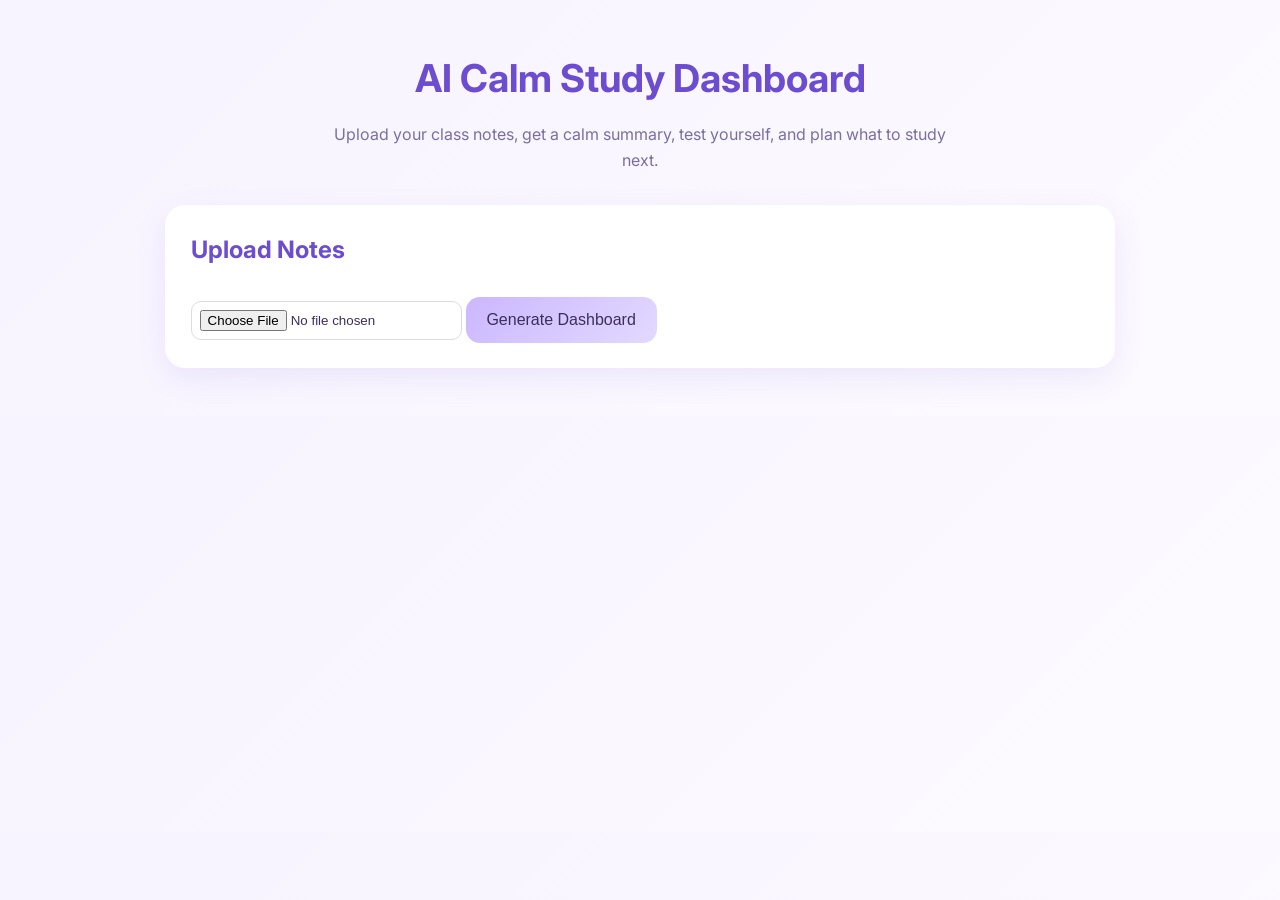
==== index.html @ 4fca0005 "Update index.html" ====
<!DOCTYPE html>
<html lang="en">
<head>
  <meta charset="UTF-8" />
  <meta name="viewport" content="width=device-width, initial-scale=1.0" />
  <title>AI LADA Study Dashboard</title>
  <link href="https://fonts.googleapis.com/css2?family=Inter:wght@300;400;600&display=swap" rel="stylesheet">
  <link rel="stylesheet" href="style.css" />
</head>
<body>
  <header class="hero">
    <h1>AI Calm Study Dashboard</h1>
    <p>Upload your class notes, get a calm summary, test yourself, and plan what to study next.</p>
  </header>

  <main class="container">
    <section class="card">
      <h2>Upload Notes</h2>
      <input type="file" id="noteUpload" accept="image/*" />
      <button id="generateBtn">Generate Dashboard</button>
    </section>

    <section class="card hidden" id="summarySection">
      <h2>AI Summary</h2>
      <ul id="summaryList">
        <li>Main topic identified from your notes</li>
        <li>Key concept 1</li>
        <li>Key concept 2</li>
        <li>Review this topic again tomorrow</li>
      </ul>
    </section>

    <section class="card hidden" id="dashboardSection">
      <h2>Your Dashboard</h2>
      <div class="dashboard-grid">
        <div class="mini-card">
          <h3>Top Priorities</h3>
          <p>Review key ideas</p>
          <p>Take the quick quiz</p>
          <p>Revisit weak topics</p>
        </div>

        <div class="mini-card">
          <h3>Quick Quiz</h3>
          <button id="startQuizBtn">Start Quiz</button>
        </div>

        <div class="mini-card">
          <h3>Motivation</h3>
          <p>You do not need to do everything at once.</p>
        </div>
      </div>
    </section>

    <section class="card hidden" id="quizSection">
      <h2>Quick Quiz</h2>
      <p id="questionText">What was the main idea in your uploaded notes?</p>
      <div class="quiz-buttons">
        <button class="answerBtn">Option A</button>
        <button class="answerBtn">Option B</button>
        <button class="answerBtn">Option C</button>
      </div>
      <p id="quizResult"></p>
    </section>

    <section class="card hidden" id="scheduleSection">
      <h2>Suggested Schedule</h2>
      <div class="schedule-box">
        <p><strong>Tomorrow, 3:30 PM</strong> — Review the missed concepts</p>
        <p><strong>Thursday, 5:00 PM</strong> — Take a quick follow-up quiz</p>
        <p><strong>Reminder:</strong> Take a short break before your next session.</p>
      </div>
    </section>
  </main>

  <script src="script.js"></script>
</body>
</html>
---- style.css ----
* {
  box-sizing: border-box;
  margin: 0;
  padding: 0;
}

body {
  font-family: "Inter", sans-serif;
  background: linear-gradient(135deg, #f7f3ff, #fdfaff);
  color: #3b2f5a;
  line-height: 1.6;
}

/* HEADER */
.hero {
  text-align: center;
  padding: 3rem 1rem 2rem;
}

.hero h1 {
  font-size: 2.4rem;
  margin-bottom: 0.8rem;
  color: #6c4ccf;
}

.hero p {
  max-width: 650px;
  margin: 0 auto;
  color: #7b6f9e;
}

/* MAIN CONTAINER */
.container {
  width: 90%;
  max-width: 950px;
  margin: 0 auto 3rem;
  display: grid;
  gap: 1.5rem;
}

/* CARD STYLE */
.card {
  background: #ffffff;
  padding: 1.6rem;
  border-radius: 20px;
  box-shadow: 0 10px 30px rgba(108, 76, 207, 0.1);
  transition: transform 0.2s ease;
}

.card:hover {
  transform: translateY(-3px);
}

.card h2 {
  margin-bottom: 1rem;
  color: #6c4ccf;
}

/* BUTTONS */
button {
  background: linear-gradient(135deg, #cbb7ff, #e2d9ff);
  border: none;
  padding: 0.85rem 1.3rem;
  border-radius: 14px;
  cursor: pointer;
  font-size: 1rem;
  margin-top: 0.75rem;
  color: #3b2f5a;
  font-weight: 500;
  transition: all 0.2s ease;
}

button:hover {
  transform: scale(1.05);
  box-shadow: 0 6px 15px rgba(140, 110, 255, 0.25);
}

/* DASHBOARD GRID */
.dashboard-grid {
  display: grid;
  gap: 1rem;
  grid-template-columns: repeat(auto-fit, minmax(220px, 1fr));
}

/* MINI CARDS */
.mini-card {
  background: linear-gradient(135deg, #f3efff, #faf7ff);
  padding: 1rem;
  border-radius: 16px;
  box-shadow: inset 0 0 0 1px rgba(200, 180, 255, 0.3);
}

/* QUIZ */
.quiz-buttons {
  display: flex;
  gap: 0.75rem;
  flex-wrap: wrap;
  margin-top: 1rem;
}

/* SCHEDULE */
.schedule-box {
  background: linear-gradient(135deg, #f5f0ff, #ffffff);
  padding: 1rem;
  border-radius: 16px;
  border: 1px solid #e4d9ff;
}

/* INPUT */
input[type="file"] {
  margin-top: 0.75rem;
  padding: 0.5rem;
  border-radius: 10px;
  border: 1px solid #ddd;
}

/* HIDDEN */
.hidden {
  display: none;
}
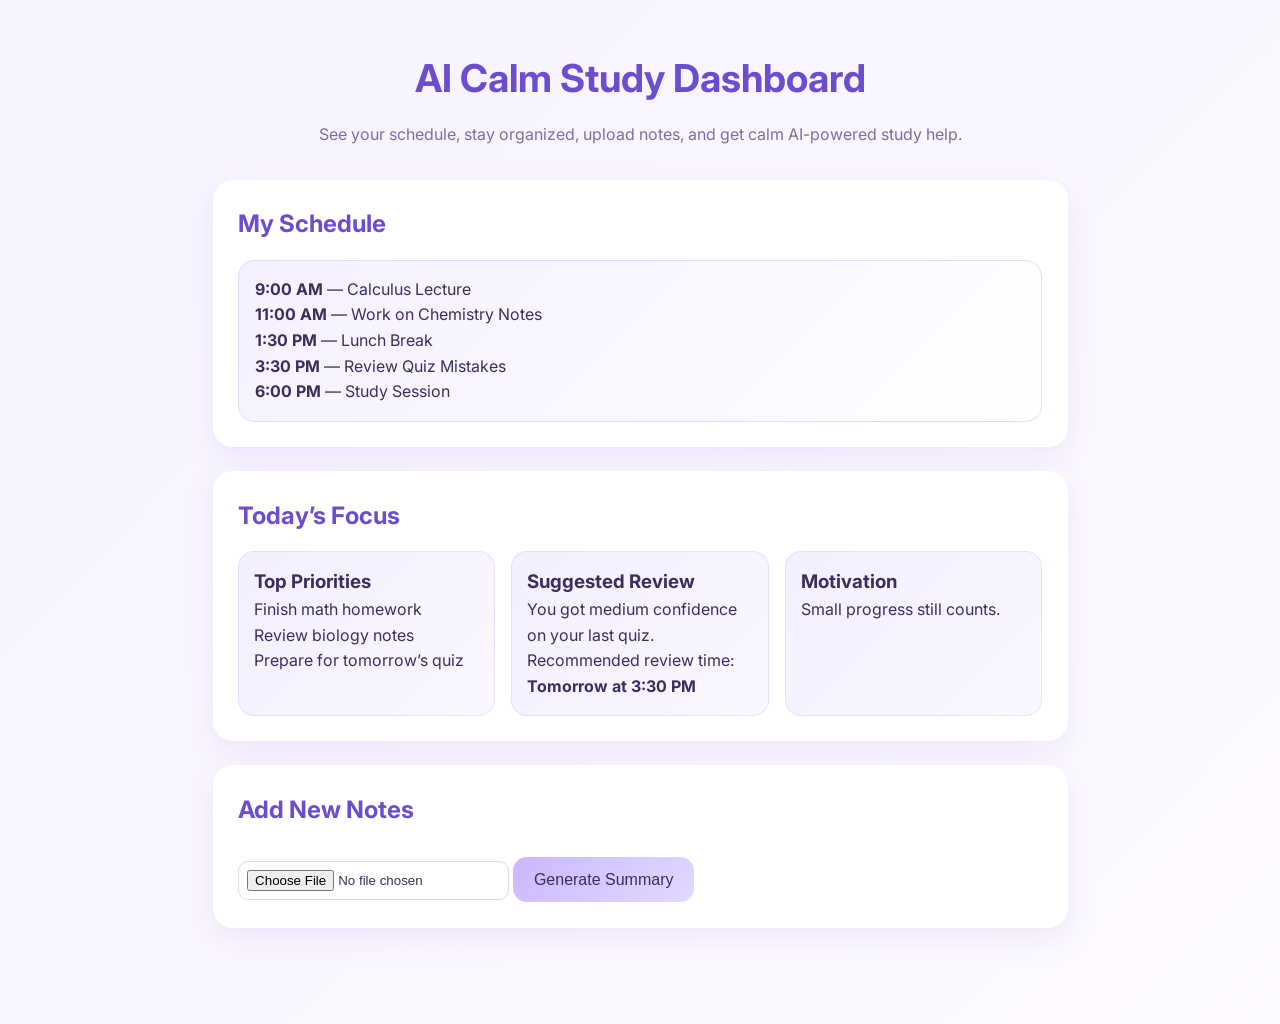
==== commit 5f1a2bd1: "Update index.html" ====
--- a/index.html
+++ b/index.html
@@ -10,67 +10,103 @@
 <body>
   <header class="hero">
     <h1>AI Calm Study Dashboard</h1>
-    <p>Upload your class notes, get a calm summary, test yourself, and plan what to study next.</p>
+    <p>See your schedule, stay organized, upload notes, and get calm AI-powered study help.</p>
   </header>
 
   <main class="container">
-    <section class="card">
-      <h2>Upload Notes</h2>
-      <input type="file" id="noteUpload" accept="image/*" />
-      <button id="generateBtn">Generate Dashboard</button>
-    </section>
+    <main class="container">
+  <section class="card">
+    <h2>My Schedule</h2>
+    <div class="schedule-box">
+      <p><strong>9:00 AM</strong> — Calculus Lecture</p>
+      <p><strong>11:00 AM</strong> — Work on Chemistry Notes</p>
+      <p><strong>1:30 PM</strong> — Lunch Break</p>
+      <p><strong>3:30 PM</strong> — Review Quiz Mistakes</p>
+      <p><strong>6:00 PM</strong> — Study Session</p>
+    </div>
+  </section>
 
-    <section class="card hidden" id="summarySection">
-      <h2>AI Summary</h2>
-      <ul id="summaryList">
-        <li>Main topic identified from your notes</li>
-        <li>Key concept 1</li>
-        <li>Key concept 2</li>
-        <li>Review this topic again tomorrow</li>
-      </ul>
-    </section>
+  <section class="card">
+    <h2>Today’s Focus</h2>
+    <div class="dashboard-grid">
+      <div class="mini-card">
+        <h3>Top Priorities</h3>
+        <p>Finish math homework</p>
+        <p>Review biology notes</p>
+        <p>Prepare for tomorrow’s quiz</p>
+      </div>
 
-    <section class="card hidden" id="dashboardSection">
-      <h2>Your Dashboard</h2>
-      <div class="dashboard-grid">
-        <div class="mini-card">
-          <h3>Top Priorities</h3>
-          <p>Review key ideas</p>
-          <p>Take the quick quiz</p>
-          <p>Revisit weak topics</p>
-        </div>
+      <div class="mini-card">
+        <h3>Suggested Review</h3>
+        <p>You got medium confidence on your last quiz.</p>
+        <p>Recommended review time: <strong>Tomorrow at 3:30 PM</strong></p>
+      </div>
 
-        <div class="mini-card">
-          <h3>Quick Quiz</h3>
-          <button id="startQuizBtn">Start Quiz</button>
-        </div>
+      <div class="mini-card">
+        <h3>Motivation</h3>
+        <p>Small progress still counts.</p>
+      </div>
+    </div>
+  </section>
 
-        <div class="mini-card">
-          <h3>Motivation</h3>
-          <p>You do not need to do everything at once.</p>
-        </div>
+  <section class="card">
+    <h2>Add New Notes</h2>
+    <input type="file" id="noteUpload" accept="image/*" />
+    <button id="generateBtn">Generate Summary</button>
+  </section>
+
+  <section class="card hidden" id="summarySection">
+    <h2>AI Summary</h2>
+    <ul id="summaryList">
+      <li>Main topic identified from your notes</li>
+      <li>Key concept 1</li>
+      <li>Key concept 2</li>
+      <li>Review this topic again tomorrow</li>
+    </ul>
+  </section>
+
+  <section class="card hidden" id="dashboardSection">
+    <h2>Study Dashboard Update</h2>
+    <div class="dashboard-grid">
+      <div class="mini-card">
+        <h3>New Priorities</h3>
+        <p>Review uploaded notes</p>
+        <p>Take the quick quiz</p>
+        <p>Revisit weak areas</p>
       </div>
-    </section>
 
-    <section class="card hidden" id="quizSection">
-      <h2>Quick Quiz</h2>
-      <p id="questionText">What was the main idea in your uploaded notes?</p>
-      <div class="quiz-buttons">
-        <button class="answerBtn">Option A</button>
-        <button class="answerBtn">Option B</button>
-        <button class="answerBtn">Option C</button>
+      <div class="mini-card">
+        <h3>Quick Quiz</h3>
+        <button id="startQuizBtn">Start Quiz</button>
       </div>
-      <p id="quizResult"></p>
-    </section>
 
-    <section class="card hidden" id="scheduleSection">
-      <h2>Suggested Schedule</h2>
-      <div class="schedule-box">
-        <p><strong>Tomorrow, 3:30 PM</strong> — Review the missed concepts</p>
-        <p><strong>Thursday, 5:00 PM</strong> — Take a quick follow-up quiz</p>
-        <p><strong>Reminder:</strong> Take a short break before your next session.</p>
+      <div class="mini-card">
+        <h3>Next Step</h3>
+        <p>Your study plan updates automatically after the quiz.</p>
       </div>
-    </section>
+    </div>
+  </section>
+
+  <section class="card hidden" id="quizSection">
+    <h2>Quick Quiz</h2>
+    <p id="questionText">What was the main idea in your uploaded notes?</p>
+    <div class="quiz-buttons">
+      <button class="answerBtn">Option A</button>
+      <button class="answerBtn">Option B</button>
+      <button class="answerBtn">Option C</button>
+    </div>
+    <p id="quizResult"></p>
+  </section>
+
+  <section class="card hidden" id="scheduleSection">
+    <h2>Suggested Schedule Update</h2>
+    <div class="schedule-box">
+      <p><strong>Tomorrow, 3:30 PM</strong> — Review the missed concepts</p>
+      <p><strong>Thursday, 5:00 PM</strong> — Take a quick follow-up quiz</p>
+      <p><strong>Reminder:</strong> Take a short break before your next session.</p>
+    </div>
+  </section>
+</main>
   </main>
 
   <script src="script.js"></script>
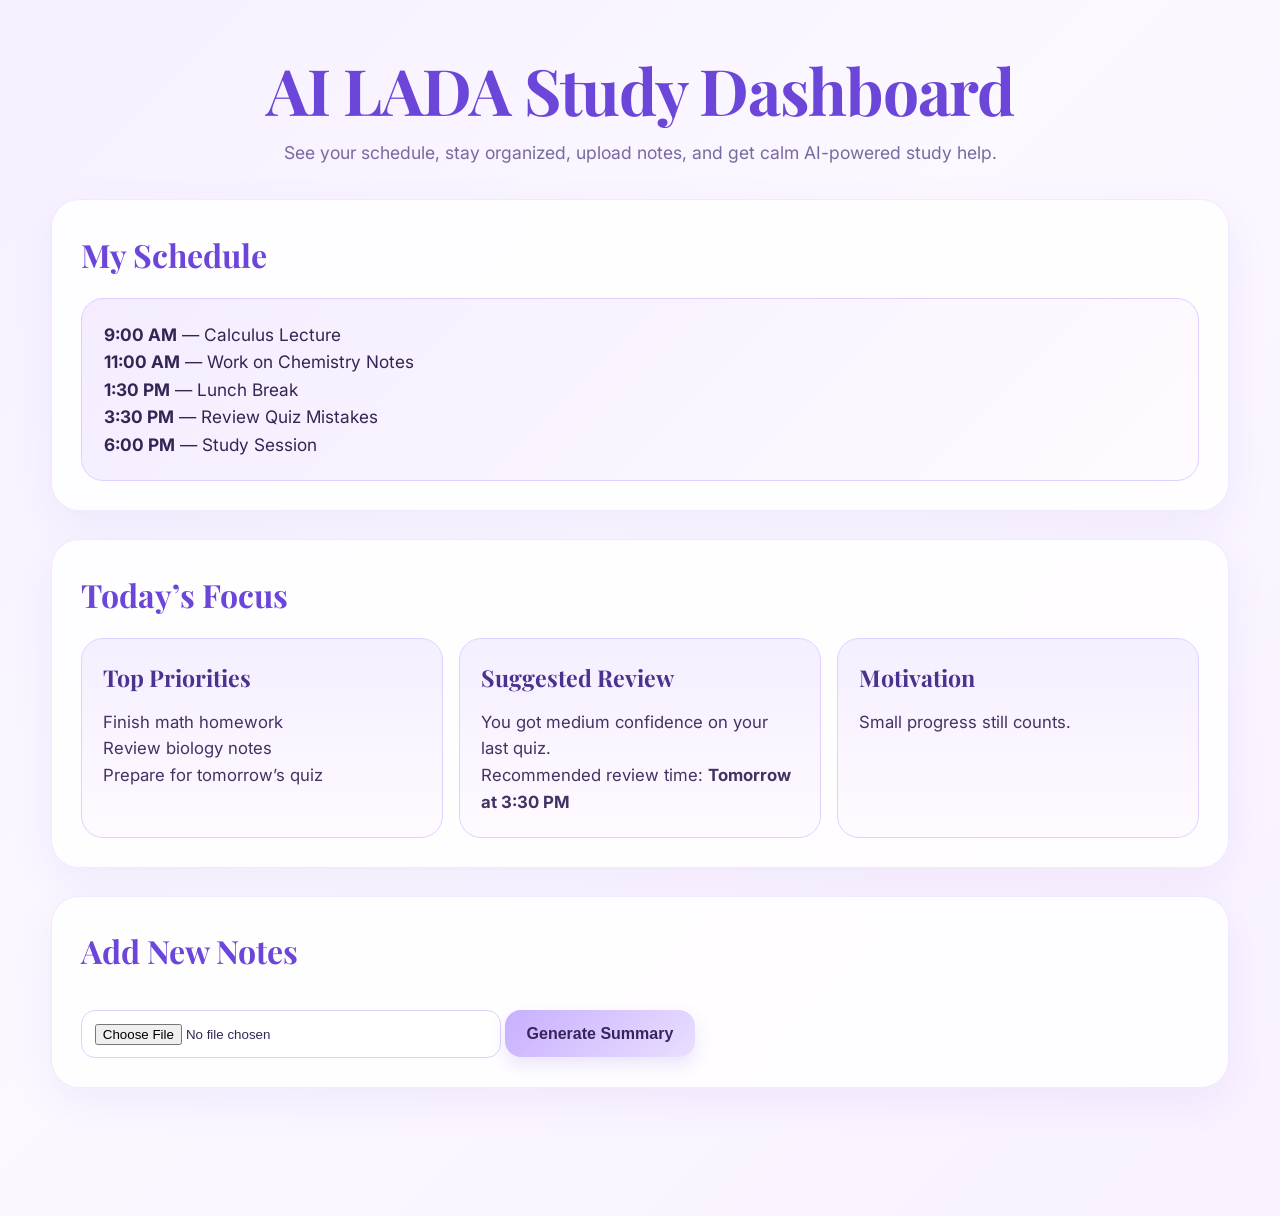
==== commit d6b65263: "Update index.html" ====
--- a/index.html
+++ b/index.html
@@ -4,12 +4,12 @@
   <meta charset="UTF-8" />
   <meta name="viewport" content="width=device-width, initial-scale=1.0" />
   <title>AI LADA Study Dashboard</title>
-  <link href="https://fonts.googleapis.com/css2?family=Inter:wght@300;400;600&display=swap" rel="stylesheet">
+  <link href="https://fonts.googleapis.com/css2?family=Inter:wght@300;400;500;600&family=Playfair+Display:wght@600;700&display=swap" rel="stylesheet">
   <link rel="stylesheet" href="style.css" />
 </head>
 <body>
   <header class="hero">
-    <h1>AI Calm Study Dashboard</h1>
+    <h1>AI LADA Study Dashboard</h1>
     <p>See your schedule, stay organized, upload notes, and get calm AI-powered study help.</p>
   </header>
 
--- a/style.css
+++ b/style.css
@@ -6,115 +6,155 @@
 
 body {
   font-family: "Inter", sans-serif;
-  background: linear-gradient(135deg, #f7f3ff, #fdfaff);
-  color: #3b2f5a;
+  background: linear-gradient(135deg, #f6f0ff 0%, #fcf8ff 45%, #f9f1ff 100%);
+  color: #342654;
   line-height: 1.6;
+  min-height: 100vh;
 }
 
-/* HEADER */
+/* PAGE WRAPPER */
+.container {
+  width: min(92vw, 1400px);
+  margin: 0 auto 4rem;
+  display: grid;
+  gap: 1.75rem;
+}
+
+/* HERO */
 .hero {
   text-align: center;
-  padding: 3rem 1rem 2rem;
+  padding: 3.5rem 1.5rem 2rem;
 }
 
 .hero h1 {
-  font-size: 2.4rem;
-  margin-bottom: 0.8rem;
-  color: #6c4ccf;
+  font-family: "Playfair Display", serif;
+  font-size: clamp(2.8rem, 5vw, 4.6rem);
+  line-height: 1.05;
+  color: #6b46d9;
+  margin-bottom: 1rem;
+  letter-spacing: -0.02em;
 }
 
 .hero p {
-  max-width: 650px;
+  max-width: 850px;
   margin: 0 auto;
-  color: #7b6f9e;
+  font-size: 1.1rem;
+  color: #78699f;
 }
 
-/* MAIN CONTAINER */
-.container {
-  width: 90%;
-  max-width: 950px;
-  margin: 0 auto 3rem;
-  display: grid;
-  gap: 1.5rem;
-}
-
-/* CARD STYLE */
+/* MAIN CARDS */
 .card {
-  background: #ffffff;
-  padding: 1.6rem;
-  border-radius: 20px;
-  box-shadow: 0 10px 30px rgba(108, 76, 207, 0.1);
-  transition: transform 0.2s ease;
-}
-
-.card:hover {
-  transform: translateY(-3px);
+  background: rgba(255, 255, 255, 0.82);
+  border: 1px solid rgba(170, 145, 255, 0.18);
+  backdrop-filter: blur(6px);
+  border-radius: 28px;
+  padding: 1.8rem;
+  box-shadow: 0 14px 40px rgba(118, 79, 216, 0.08);
 }
 
 .card h2 {
-  margin-bottom: 1rem;
-  color: #6c4ccf;
+  font-family: "Playfair Display", serif;
+  font-size: 2rem;
+  color: #6b46d9;
+  margin-bottom: 1.1rem;
+}
+
+/* SCHEDULE BOX */
+.schedule-box {
+  background: linear-gradient(135deg, rgba(244, 236, 255, 0.95), rgba(255, 250, 255, 0.95));
+  border: 1px solid #decfff;
+  border-radius: 22px;
+  padding: 1.35rem;
+  font-size: 1.08rem;
+}
+
+/* GRID */
+.dashboard-grid {
+  display: grid;
+  grid-template-columns: repeat(3, 1fr);
+  gap: 1rem;
+}
+
+/* INNER MINI CARDS */
+.mini-card {
+  background: linear-gradient(180deg, rgba(244, 238, 255, 0.95), rgba(255, 250, 255, 0.95));
+  border: 1px solid #dfd1ff;
+  border-radius: 22px;
+  padding: 1.3rem;
+  min-height: 180px;
+}
+
+.mini-card h3 {
+  font-family: "Playfair Display", serif;
+  font-size: 1.45rem;
+  color: #4c328f;
+  margin-bottom: 0.75rem;
+}
+
+.mini-card p {
+  font-size: 1.05rem;
+  color: #433363;
+}
+
+/* UPLOAD */
+input[type="file"] {
+  margin-top: 0.75rem;
+  padding: 0.8rem;
+  border: 1px solid #ddd0ff;
+  background: #fff;
+  border-radius: 14px;
+  width: 100%;
+  max-width: 420px;
 }
 
 /* BUTTONS */
 button {
-  background: linear-gradient(135deg, #cbb7ff, #e2d9ff);
+  background: linear-gradient(135deg, #c7afff, #eadfff);
+  color: #37245f;
   border: none;
-  padding: 0.85rem 1.3rem;
-  border-radius: 14px;
+  padding: 0.9rem 1.35rem;
+  border-radius: 16px;
   cursor: pointer;
   font-size: 1rem;
-  margin-top: 0.75rem;
-  color: #3b2f5a;
-  font-weight: 500;
-  transition: all 0.2s ease;
+  font-weight: 600;
+  margin-top: 1rem;
+  box-shadow: 0 8px 18px rgba(130, 91, 230, 0.16);
+  transition: transform 0.18s ease, box-shadow 0.18s ease;
 }
 
 button:hover {
-  transform: scale(1.05);
-  box-shadow: 0 6px 15px rgba(140, 110, 255, 0.25);
+  transform: translateY(-2px);
+  box-shadow: 0 12px 24px rgba(130, 91, 230, 0.22);
 }
 
-/* DASHBOARD GRID */
-.dashboard-grid {
-  display: grid;
-  gap: 1rem;
-  grid-template-columns: repeat(auto-fit, minmax(220px, 1fr));
-}
-
-/* MINI CARDS */
-.mini-card {
-  background: linear-gradient(135deg, #f3efff, #faf7ff);
-  padding: 1rem;
-  border-radius: 16px;
-  box-shadow: inset 0 0 0 1px rgba(200, 180, 255, 0.3);
-}
-
-/* QUIZ */
+/* QUIZ BUTTONS */
 .quiz-buttons {
   display: flex;
-  gap: 0.75rem;
   flex-wrap: wrap;
+  gap: 0.8rem;
   margin-top: 1rem;
-}
-
-/* SCHEDULE */
-.schedule-box {
-  background: linear-gradient(135deg, #f5f0ff, #ffffff);
-  padding: 1rem;
-  border-radius: 16px;
-  border: 1px solid #e4d9ff;
-}
-
-/* INPUT */
-input[type="file"] {
-  margin-top: 0.75rem;
-  padding: 0.5rem;
-  border-radius: 10px;
-  border: 1px solid #ddd;
 }
 
 /* HIDDEN */
 .hidden {
   display: none;
 }
+
+/* RESPONSIVE */
+@media (max-width: 1000px) {
+  .dashboard-grid {
+    grid-template-columns: 1fr;
+  }
+
+  .container {
+    width: 94vw;
+  }
+
+  .hero h1 {
+    font-size: 3rem;
+  }
+
+  .card h2 {
+    font-size: 1.75rem;
+  }
+}
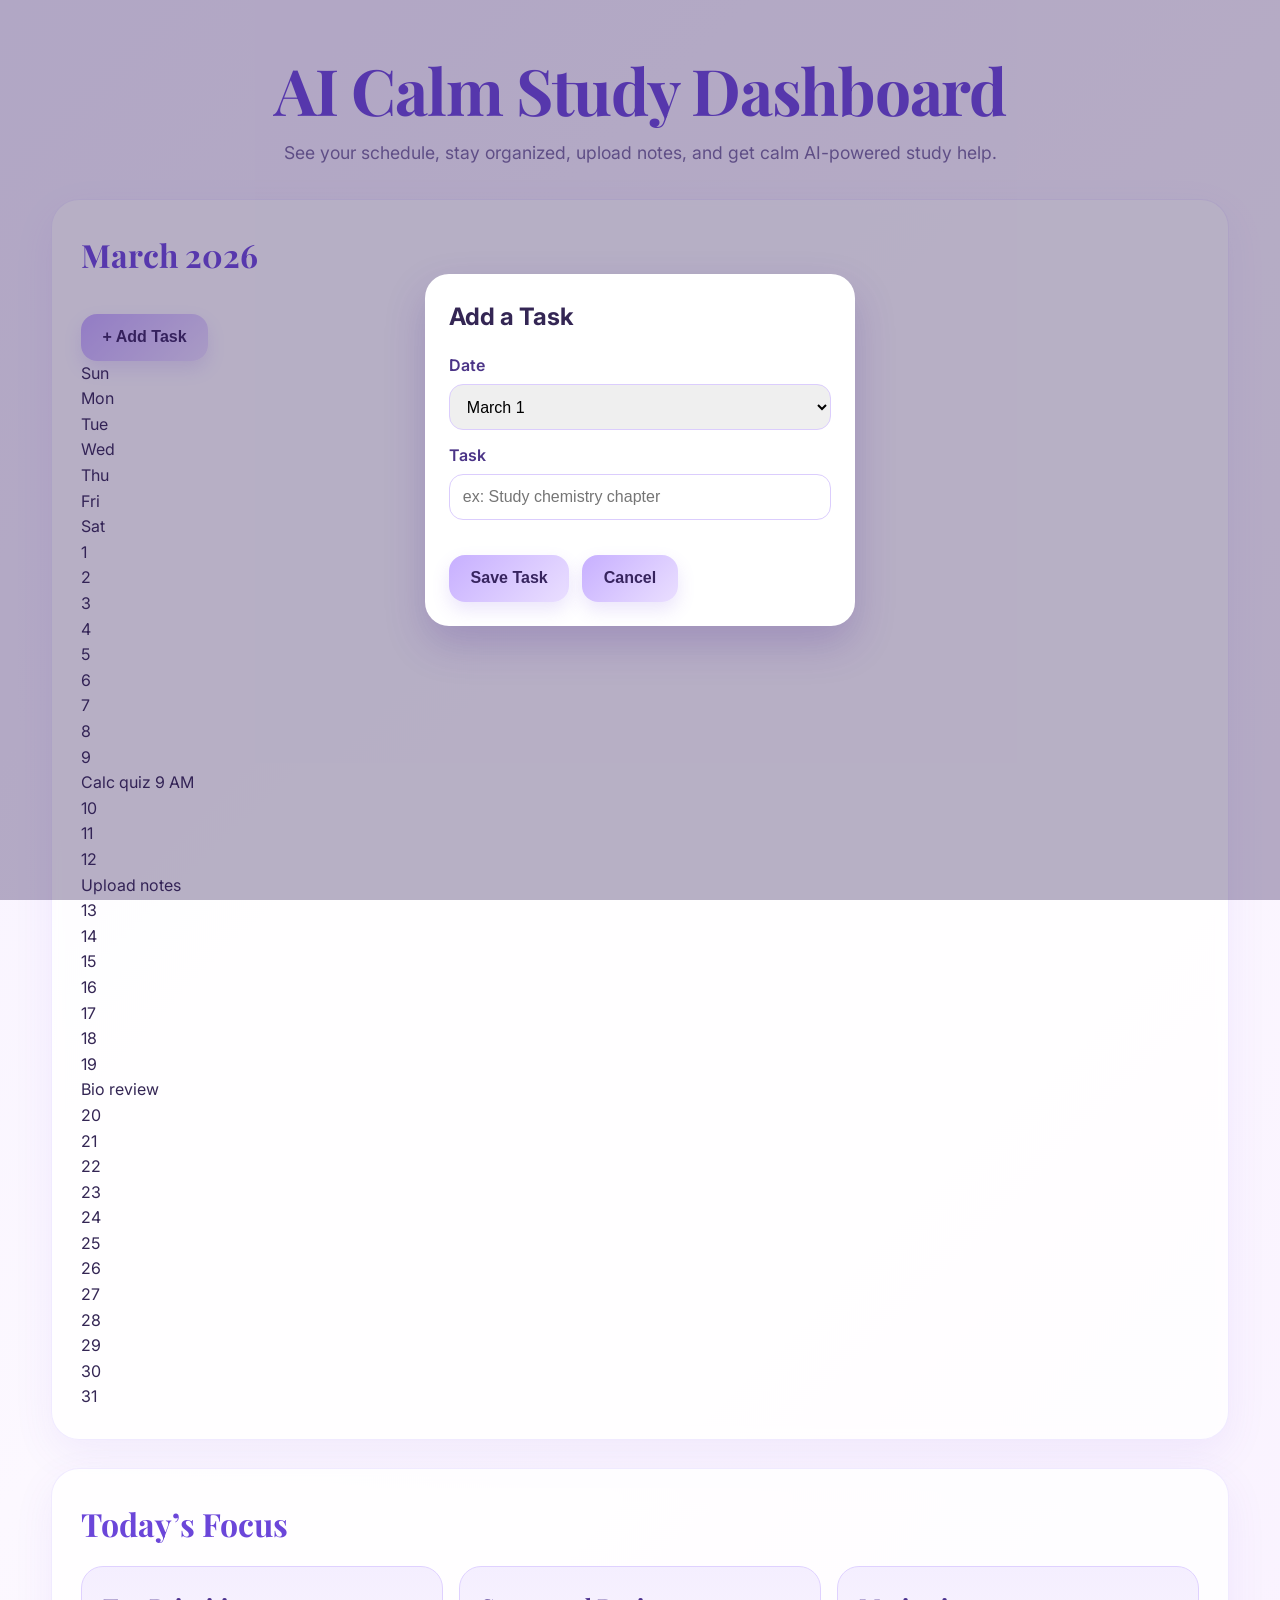
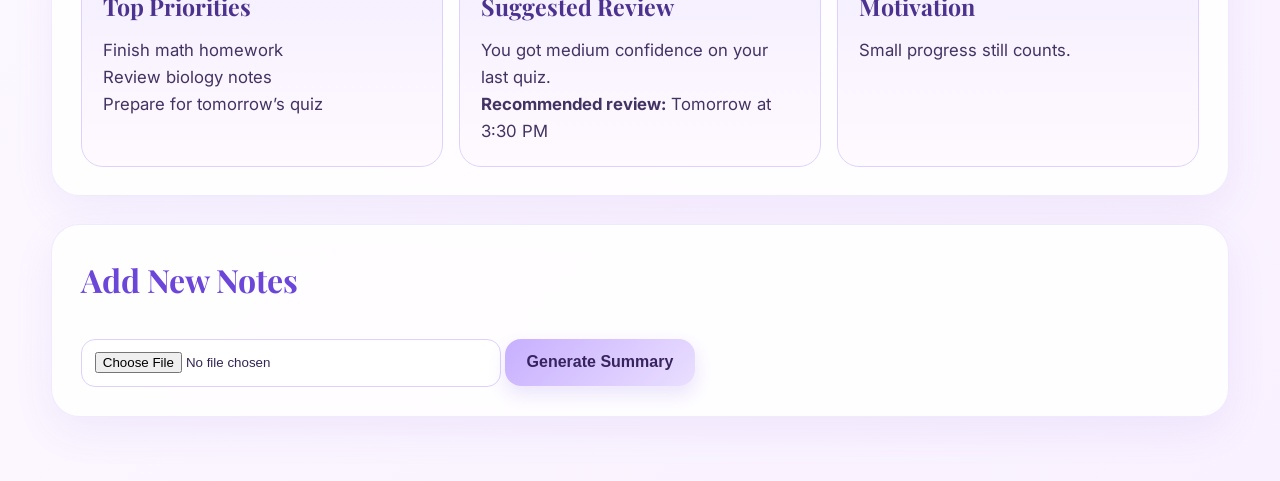
==== commit 33c50368: "Update index.html" ====
--- a/index.html
+++ b/index.html
@@ -3,111 +3,301 @@
 <head>
   <meta charset="UTF-8" />
   <meta name="viewport" content="width=device-width, initial-scale=1.0" />
-  <title>AI LADA Study Dashboard</title>
+  <title>AI Calm Study Dashboard</title>
+
   <link href="https://fonts.googleapis.com/css2?family=Inter:wght@300;400;500;600&family=Playfair+Display:wght@600;700&display=swap" rel="stylesheet">
   <link rel="stylesheet" href="style.css" />
 </head>
 <body>
   <header class="hero">
-    <h1>AI LADA Study Dashboard</h1>
-    <p>See your schedule, stay organized, upload notes, and get calm AI-powered study help.</p>
+    <h1>AI Calm Study Dashboard</h1>
+    <p>
+      See your schedule, stay organized, upload notes, and get calm AI-powered study help.
+    </p>
   </header>
 
   <main class="container">
-    <main class="container">
-  <section class="card">
-    <h2>My Schedule</h2>
-    <div class="schedule-box">
-      <p><strong>9:00 AM</strong> — Calculus Lecture</p>
-      <p><strong>11:00 AM</strong> — Work on Chemistry Notes</p>
-      <p><strong>1:30 PM</strong> — Lunch Break</p>
-      <p><strong>3:30 PM</strong> — Review Quiz Mistakes</p>
-      <p><strong>6:00 PM</strong> — Study Session</p>
+    <section class="card">
+      <div class="calendar-top">
+        <h2>March 2026</h2>
+        <button id="addTaskBtn" type="button">+ Add Task</button>
+      </div>
+
+      <div class="month-calendar">
+        <div class="day-name">Sun</div>
+        <div class="day-name">Mon</div>
+        <div class="day-name">Tue</div>
+        <div class="day-name">Wed</div>
+        <div class="day-name">Thu</div>
+        <div class="day-name">Fri</div>
+        <div class="day-name">Sat</div>
+
+        <div class="calendar-day empty"></div>
+        <div class="calendar-day empty"></div>
+        <div class="calendar-day empty"></div>
+        <div class="calendar-day empty"></div>
+        <div class="calendar-day empty"></div>
+        <div class="calendar-day empty"></div>
+
+        <div class="calendar-day" data-day="1">
+          <span class="date-number">1</span>
+        </div>
+
+        <div class="calendar-day" data-day="2">
+          <span class="date-number">2</span>
+        </div>
+
+        <div class="calendar-day" data-day="3">
+          <span class="date-number">3</span>
+        </div>
+
+        <div class="calendar-day" data-day="4">
+          <span class="date-number">4</span>
+        </div>
+
+        <div class="calendar-day" data-day="5">
+          <span class="date-number">5</span>
+        </div>
+
+        <div class="calendar-day" data-day="6">
+          <span class="date-number">6</span>
+        </div>
+
+        <div class="calendar-day" data-day="7">
+          <span class="date-number">7</span>
+        </div>
+
+        <div class="calendar-day" data-day="8">
+          <span class="date-number">8</span>
+        </div>
+
+        <div class="calendar-day" data-day="9">
+          <span class="date-number">9</span>
+          <div class="task-pill">Calc quiz 9 AM</div>
+        </div>
+
+        <div class="calendar-day" data-day="10">
+          <span class="date-number">10</span>
+        </div>
+
+        <div class="calendar-day" data-day="11">
+          <span class="date-number">11</span>
+        </div>
+
+        <div class="calendar-day" data-day="12">
+          <span class="date-number">12</span>
+          <div class="task-pill">Upload notes</div>
+        </div>
+
+        <div class="calendar-day" data-day="13">
+          <span class="date-number">13</span>
+        </div>
+
+        <div class="calendar-day" data-day="14">
+          <span class="date-number">14</span>
+        </div>
+
+        <div class="calendar-day" data-day="15">
+          <span class="date-number">15</span>
+        </div>
+
+        <div class="calendar-day" data-day="16">
+          <span class="date-number">16</span>
+        </div>
+
+        <div class="calendar-day" data-day="17">
+          <span class="date-number">17</span>
+        </div>
+
+        <div class="calendar-day" data-day="18">
+          <span class="date-number">18</span>
+        </div>
+
+        <div class="calendar-day" data-day="19">
+          <span class="date-number">19</span>
+          <div class="task-pill">Bio review</div>
+        </div>
+
+        <div class="calendar-day" data-day="20">
+          <span class="date-number">20</span>
+        </div>
+
+        <div class="calendar-day" data-day="21">
+          <span class="date-number">21</span>
+        </div>
+
+        <div class="calendar-day" data-day="22">
+          <span class="date-number">22</span>
+        </div>
+
+        <div class="calendar-day" data-day="23">
+          <span class="date-number">23</span>
+        </div>
+
+        <div class="calendar-day" data-day="24">
+          <span class="date-number">24</span>
+        </div>
+
+        <div class="calendar-day" data-day="25">
+          <span class="date-number">25</span>
+        </div>
+
+        <div class="calendar-day" data-day="26">
+          <span class="date-number">26</span>
+        </div>
+
+        <div class="calendar-day" data-day="27">
+          <span class="date-number">27</span>
+        </div>
+
+        <div class="calendar-day" data-day="28">
+          <span class="date-number">28</span>
+        </div>
+
+        <div class="calendar-day" data-day="29">
+          <span class="date-number">29</span>
+        </div>
+
+        <div class="calendar-day" data-day="30">
+          <span class="date-number">30</span>
+        </div>
+
+        <div class="calendar-day" data-day="31">
+          <span class="date-number">31</span>
+        </div>
+      </div>
+    </section>
+
+    <section class="card">
+      <h2>Today’s Focus</h2>
+      <div class="dashboard-grid">
+        <div class="mini-card">
+          <h3>Top Priorities</h3>
+          <p>Finish math homework</p>
+          <p>Review biology notes</p>
+          <p>Prepare for tomorrow’s quiz</p>
+        </div>
+
+        <div class="mini-card">
+          <h3>Suggested Review</h3>
+          <p>You got medium confidence on your last quiz.</p>
+          <p><strong>Recommended review:</strong> Tomorrow at 3:30 PM</p>
+        </div>
+
+        <div class="mini-card">
+          <h3>Motivation</h3>
+          <p>Small progress still counts.</p>
+        </div>
+      </div>
+    </section>
+
+    <section class="card">
+      <h2>Add New Notes</h2>
+      <input type="file" id="noteUpload" accept="image/*" />
+      <button id="generateBtn" type="button">Generate Summary</button>
+    </section>
+
+    <section class="card hidden" id="summarySection">
+      <h2>AI Summary</h2>
+      <ul id="summaryList">
+        <li>Main topic identified from your notes</li>
+        <li>Key concept 1</li>
+        <li>Key concept 2</li>
+        <li>Review this topic again tomorrow</li>
+      </ul>
+    </section>
+
+    <section class="card hidden" id="dashboardSection">
+      <h2>Study Dashboard Update</h2>
+      <div class="dashboard-grid">
+        <div class="mini-card">
+          <h3>New Priorities</h3>
+          <p>Review uploaded notes</p>
+          <p>Take the quick quiz</p>
+          <p>Revisit weak areas</p>
+        </div>
+
+        <div class="mini-card">
+          <h3>Quick Quiz</h3>
+          <button id="startQuizBtn" type="button">Start Quiz</button>
+        </div>
+
+        <div class="mini-card">
+          <h3>Next Step</h3>
+          <p>Your study plan updates automatically after the quiz.</p>
+        </div>
+      </div>
+    </section>
+
+    <section class="card hidden" id="quizSection">
+      <h2>Quick Quiz</h2>
+      <p id="questionText">What was the main idea in your uploaded notes?</p>
+      <div class="quiz-buttons">
+        <button class="answerBtn" type="button">Option A</button>
+        <button class="answerBtn" type="button">Option B</button>
+        <button class="answerBtn" type="button">Option C</button>
+      </div>
+      <p id="quizResult"></p>
+    </section>
+
+    <section class="card hidden" id="scheduleSection">
+      <h2>Suggested Schedule Update</h2>
+      <div class="schedule-box">
+        <p><strong>Tomorrow, 3:30 PM</strong> — Review the missed concepts</p>
+        <p><strong>Thursday, 5:00 PM</strong> — Take a quick follow-up quiz</p>
+        <p><strong>Reminder:</strong> Take a short break before your next session.</p>
+      </div>
+    </section>
+  </main>
+
+  <div class="modal hidden" id="taskModal">
+    <div class="modal-content">
+      <h2>Add a Task</h2>
+
+      <label for="taskDate">Date</label>
+      <select id="taskDate">
+        <option value="1">March 1</option>
+        <option value="2">March 2</option>
+        <option value="3">March 3</option>
+        <option value="4">March 4</option>
+        <option value="5">March 5</option>
+        <option value="6">March 6</option>
+        <option value="7">March 7</option>
+        <option value="8">March 8</option>
+        <option value="9">March 9</option>
+        <option value="10">March 10</option>
+        <option value="11">March 11</option>
+        <option value="12">March 12</option>
+        <option value="13">March 13</option>
+        <option value="14">March 14</option>
+        <option value="15">March 15</option>
+        <option value="16">March 16</option>
+        <option value="17">March 17</option>
+        <option value="18">March 18</option>
+        <option value="19">March 19</option>
+        <option value="20">March 20</option>
+        <option value="21">March 21</option>
+        <option value="22">March 22</option>
+        <option value="23">March 23</option>
+        <option value="24">March 24</option>
+        <option value="25">March 25</option>
+        <option value="26">March 26</option>
+        <option value="27">March 27</option>
+        <option value="28">March 28</option>
+        <option value="29">March 29</option>
+        <option value="30">March 30</option>
+        <option value="31">March 31</option>
+      </select>
+
+      <label for="taskText">Task</label>
+      <input type="text" id="taskText" placeholder="ex: Study chemistry chapter" />
+
+      <div class="modal-buttons">
+        <button id="saveTaskBtn" type="button">Save Task</button>
+        <button id="closeModalBtn" type="button">Cancel</button>
+      </div>
     </div>
-  </section>
-
-  <section class="card">
-    <h2>Today’s Focus</h2>
-    <div class="dashboard-grid">
-      <div class="mini-card">
-        <h3>Top Priorities</h3>
-        <p>Finish math homework</p>
-        <p>Review biology notes</p>
-        <p>Prepare for tomorrow’s quiz</p>
-      </div>
-
-      <div class="mini-card">
-        <h3>Suggested Review</h3>
-        <p>You got medium confidence on your last quiz.</p>
-        <p>Recommended review time: <strong>Tomorrow at 3:30 PM</strong></p>
-      </div>
-
-      <div class="mini-card">
-        <h3>Motivation</h3>
-        <p>Small progress still counts.</p>
-      </div>
-    </div>
-  </section>
-
-  <section class="card">
-    <h2>Add New Notes</h2>
-    <input type="file" id="noteUpload" accept="image/*" />
-    <button id="generateBtn">Generate Summary</button>
-  </section>
-
-  <section class="card hidden" id="summarySection">
-    <h2>AI Summary</h2>
-    <ul id="summaryList">
-      <li>Main topic identified from your notes</li>
-      <li>Key concept 1</li>
-      <li>Key concept 2</li>
-      <li>Review this topic again tomorrow</li>
-    </ul>
-  </section>
-
-  <section class="card hidden" id="dashboardSection">
-    <h2>Study Dashboard Update</h2>
-    <div class="dashboard-grid">
-      <div class="mini-card">
-        <h3>New Priorities</h3>
-        <p>Review uploaded notes</p>
-        <p>Take the quick quiz</p>
-        <p>Revisit weak areas</p>
-      </div>
-
-      <div class="mini-card">
-        <h3>Quick Quiz</h3>
-        <button id="startQuizBtn">Start Quiz</button>
-      </div>
-
-      <div class="mini-card">
-        <h3>Next Step</h3>
-        <p>Your study plan updates automatically after the quiz.</p>
-      </div>
-    </div>
-  </section>
-
-  <section class="card hidden" id="quizSection">
-    <h2>Quick Quiz</h2>
-    <p id="questionText">What was the main idea in your uploaded notes?</p>
-    <div class="quiz-buttons">
-      <button class="answerBtn">Option A</button>
-      <button class="answerBtn">Option B</button>
-      <button class="answerBtn">Option C</button>
-    </div>
-    <p id="quizResult"></p>
-  </section>
-
-  <section class="card hidden" id="scheduleSection">
-    <h2>Suggested Schedule Update</h2>
-    <div class="schedule-box">
-      <p><strong>Tomorrow, 3:30 PM</strong> — Review the missed concepts</p>
-      <p><strong>Thursday, 5:00 PM</strong> — Take a quick follow-up quiz</p>
-      <p><strong>Reminder:</strong> Take a short break before your next session.</p>
-    </div>
-  </section>
-</main>
-  </main>
+  </div>
 
   <script src="script.js"></script>
 </body>
--- a/style.css
+++ b/style.css
@@ -158,3 +158,119 @@
     font-size: 1.75rem;
   }
 }
+.calendar-header {
+  display: flex;
+  justify-content: space-between;
+  align-items: center;
+  margin-bottom: 1.2rem;
+  gap: 1rem;
+}
+
+.calendar-grid {
+  display: grid;
+  grid-template-columns: repeat(7, 1fr);
+  gap: 1rem;
+  overflow-x: auto;
+}
+
+.day-column {
+  background: linear-gradient(180deg, rgba(247, 241, 255, 0.95), rgba(255, 250, 255, 0.95));
+  border: 1px solid #dfd1ff;
+  border-radius: 22px;
+  padding: 1rem;
+  min-height: 280px;
+}
+
+.day-column h3 {
+  font-family: "Playfair Display", serif;
+  color: #5a38b5;
+  margin-bottom: 1rem;
+  font-size: 1.2rem;
+  text-align: center;
+}
+
+.task {
+  background: white;
+  border: 1px solid #eadfff;
+  border-left: 5px solid #b995ff;
+  border-radius: 14px;
+  padding: 0.8rem;
+  margin-bottom: 0.8rem;
+  cursor: pointer;
+  box-shadow: 0 6px 14px rgba(115, 88, 200, 0.08);
+}
+
+.task strong {
+  display: block;
+  color: #4b3487;
+  margin-bottom: 0.25rem;
+}
+
+.task p {
+  margin: 0;
+  color: #4a4064;
+}
+
+/* modal */
+.modal {
+  position: fixed;
+  inset: 0;
+  background: rgba(50, 30, 90, 0.35);
+  display: flex;
+  justify-content: center;
+  align-items: center;
+  padding: 1rem;
+  z-index: 999;
+}
+
+.modal-content {
+  width: min(92vw, 430px);
+  background: white;
+  border-radius: 24px;
+  padding: 1.5rem;
+  box-shadow: 0 18px 40px rgba(72, 38, 148, 0.22);
+}
+
+.modal-content h2 {
+  margin-bottom: 1rem;
+}
+
+.modal-content label {
+  display: block;
+  margin-top: 0.8rem;
+  margin-bottom: 0.35rem;
+  font-weight: 600;
+  color: #4b3487;
+}
+
+.modal-content input,
+.modal-content select {
+  width: 100%;
+  padding: 0.8rem;
+  border: 1px solid #dbcdfd;
+  border-radius: 14px;
+  font-size: 1rem;
+}
+
+.modal-buttons {
+  display: flex;
+  gap: 0.8rem;
+  margin-top: 1.2rem;
+}
+
+@media (max-width: 1200px) {
+  .calendar-grid {
+    grid-template-columns: repeat(2, 1fr);
+  }
+}
+
+@media (max-width: 700px) {
+  .calendar-grid {
+    grid-template-columns: 1fr;
+  }
+
+  .calendar-header {
+    flex-direction: column;
+    align-items: flex-start;
+  }
+}
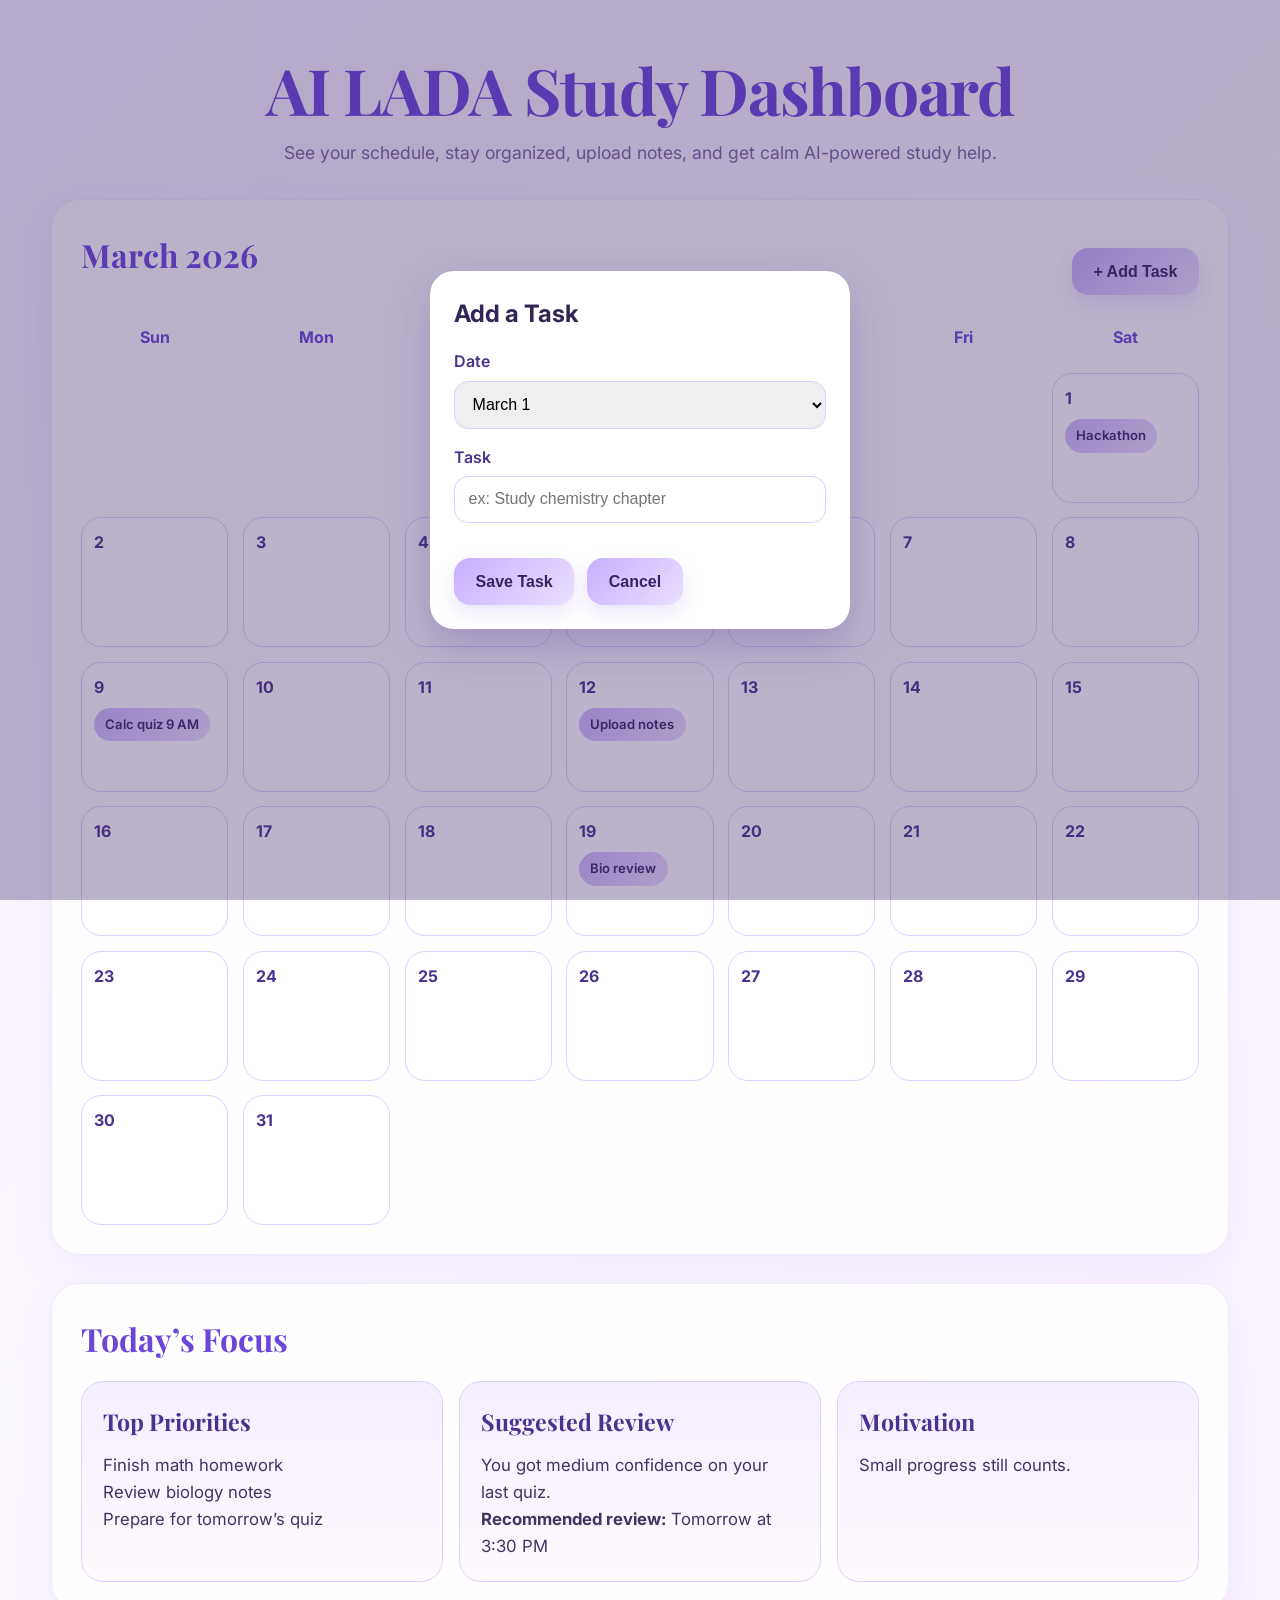
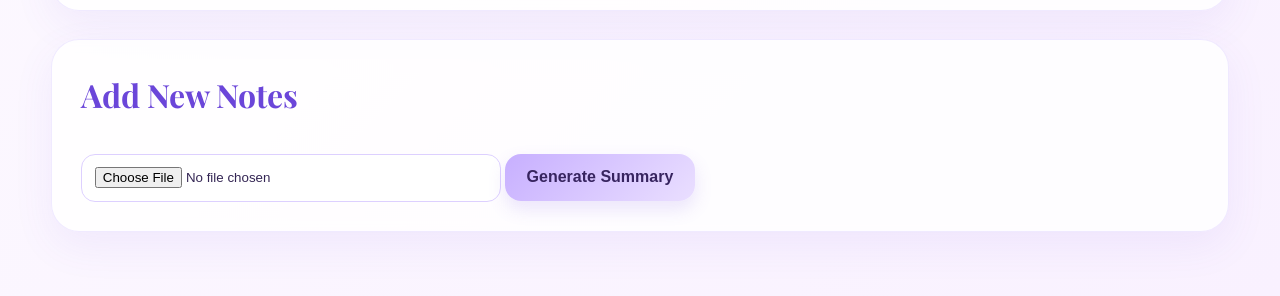
==== commit 6dc69b47: "Update index.html" ====
--- a/index.html
+++ b/index.html
@@ -3,14 +3,17 @@
 <head>
   <meta charset="UTF-8" />
   <meta name="viewport" content="width=device-width, initial-scale=1.0" />
-  <title>AI Calm Study Dashboard</title>
-
-  <link href="https://fonts.googleapis.com/css2?family=Inter:wght@300;400;500;600&family=Playfair+Display:wght@600;700&display=swap" rel="stylesheet">
+  <title>AI LADA Study Dashboard</title>
+
+  <link
+    href="https://fonts.googleapis.com/css2?family=Inter:wght@300;400;500;600&family=Playfair+Display:wght@600;700&display=swap"
+    rel="stylesheet"
+  />
   <link rel="stylesheet" href="style.css" />
 </head>
 <body>
   <header class="hero">
-    <h1>AI Calm Study Dashboard</h1>
+    <h1>AI LADA Study Dashboard</h1>
     <p>
       See your schedule, stay organized, upload notes, and get calm AI-powered study help.
     </p>
@@ -41,6 +44,7 @@
 
         <div class="calendar-day" data-day="1">
           <span class="date-number">1</span>
+          <div class="task-pill">Hackathon</div>
         </div>
 
         <div class="calendar-day" data-day="2">
@@ -290,7 +294,11 @@
       </select>
 
       <label for="taskText">Task</label>
-      <input type="text" id="taskText" placeholder="ex: Study chemistry chapter" />
+      <input
+        type="text"
+        id="taskText"
+        placeholder="ex: Study chemistry chapter"
+      />
 
       <div class="modal-buttons">
         <button id="saveTaskBtn" type="button">Save Task</button>
--- a/style.css
+++ b/style.css
@@ -274,3 +274,115 @@
     align-items: flex-start;
   }
 }
+
+.calendar-top {
+  display: flex;
+  justify-content: space-between;
+  align-items: center;
+  margin-bottom: 1.2rem;
+  gap: 1rem;
+}
+
+.month-calendar {
+  display: grid;
+  grid-template-columns: repeat(7, 1fr);
+  gap: 0.9rem;
+}
+
+.day-name {
+  text-align: center;
+  font-weight: 700;
+  color: #6b46d9;
+  padding: 0.5rem 0;
+}
+
+.calendar-day {
+  background: rgba(255, 255, 255, 0.9);
+  border: 1px solid #ddd0ff;
+  border-radius: 20px;
+  min-height: 130px;
+  padding: 0.75rem;
+  display: flex;
+  flex-direction: column;
+  gap: 0.45rem;
+}
+
+.calendar-day.empty {
+  background: transparent;
+  border: none;
+}
+
+.date-number {
+  font-weight: 700;
+  color: #4c328f;
+  font-size: 1rem;
+}
+
+.task-pill {
+  background: linear-gradient(135deg, #cdb7ff, #eddfff);
+  color: #3a2866;
+  border-radius: 999px;
+  padding: 0.4rem 0.7rem;
+  font-size: 0.82rem;
+  font-weight: 600;
+  width: fit-content;
+}
+
+.modal {
+  position: fixed;
+  inset: 0;
+  background: rgba(58, 37, 101, 0.35);
+  display: flex;
+  justify-content: center;
+  align-items: center;
+  padding: 1rem;
+  z-index: 999;
+}
+
+.modal-content {
+  width: min(92vw, 420px);
+  background: white;
+  border-radius: 24px;
+  padding: 1.5rem;
+  box-shadow: 0 18px 40px rgba(72, 38, 148, 0.22);
+}
+
+.modal-content label {
+  display: block;
+  margin-top: 1rem;
+  margin-bottom: 0.35rem;
+  font-weight: 600;
+  color: #4b3487;
+}
+
+.modal-content input,
+.modal-content select {
+  width: 100%;
+  padding: 0.85rem;
+  border: 1px solid #dbcdfd;
+  border-radius: 14px;
+  font-size: 1rem;
+}
+
+.modal-buttons {
+  display: flex;
+  gap: 0.8rem;
+  margin-top: 1.2rem;
+}
+
+@media (max-width: 1000px) {
+  .month-calendar {
+    grid-template-columns: repeat(4, 1fr);
+  }
+}
+
+@media (max-width: 700px) {
+  .month-calendar {
+    grid-template-columns: repeat(2, 1fr);
+  }
+
+  .calendar-top {
+    flex-direction: column;
+    align-items: flex-start;
+  }
+}
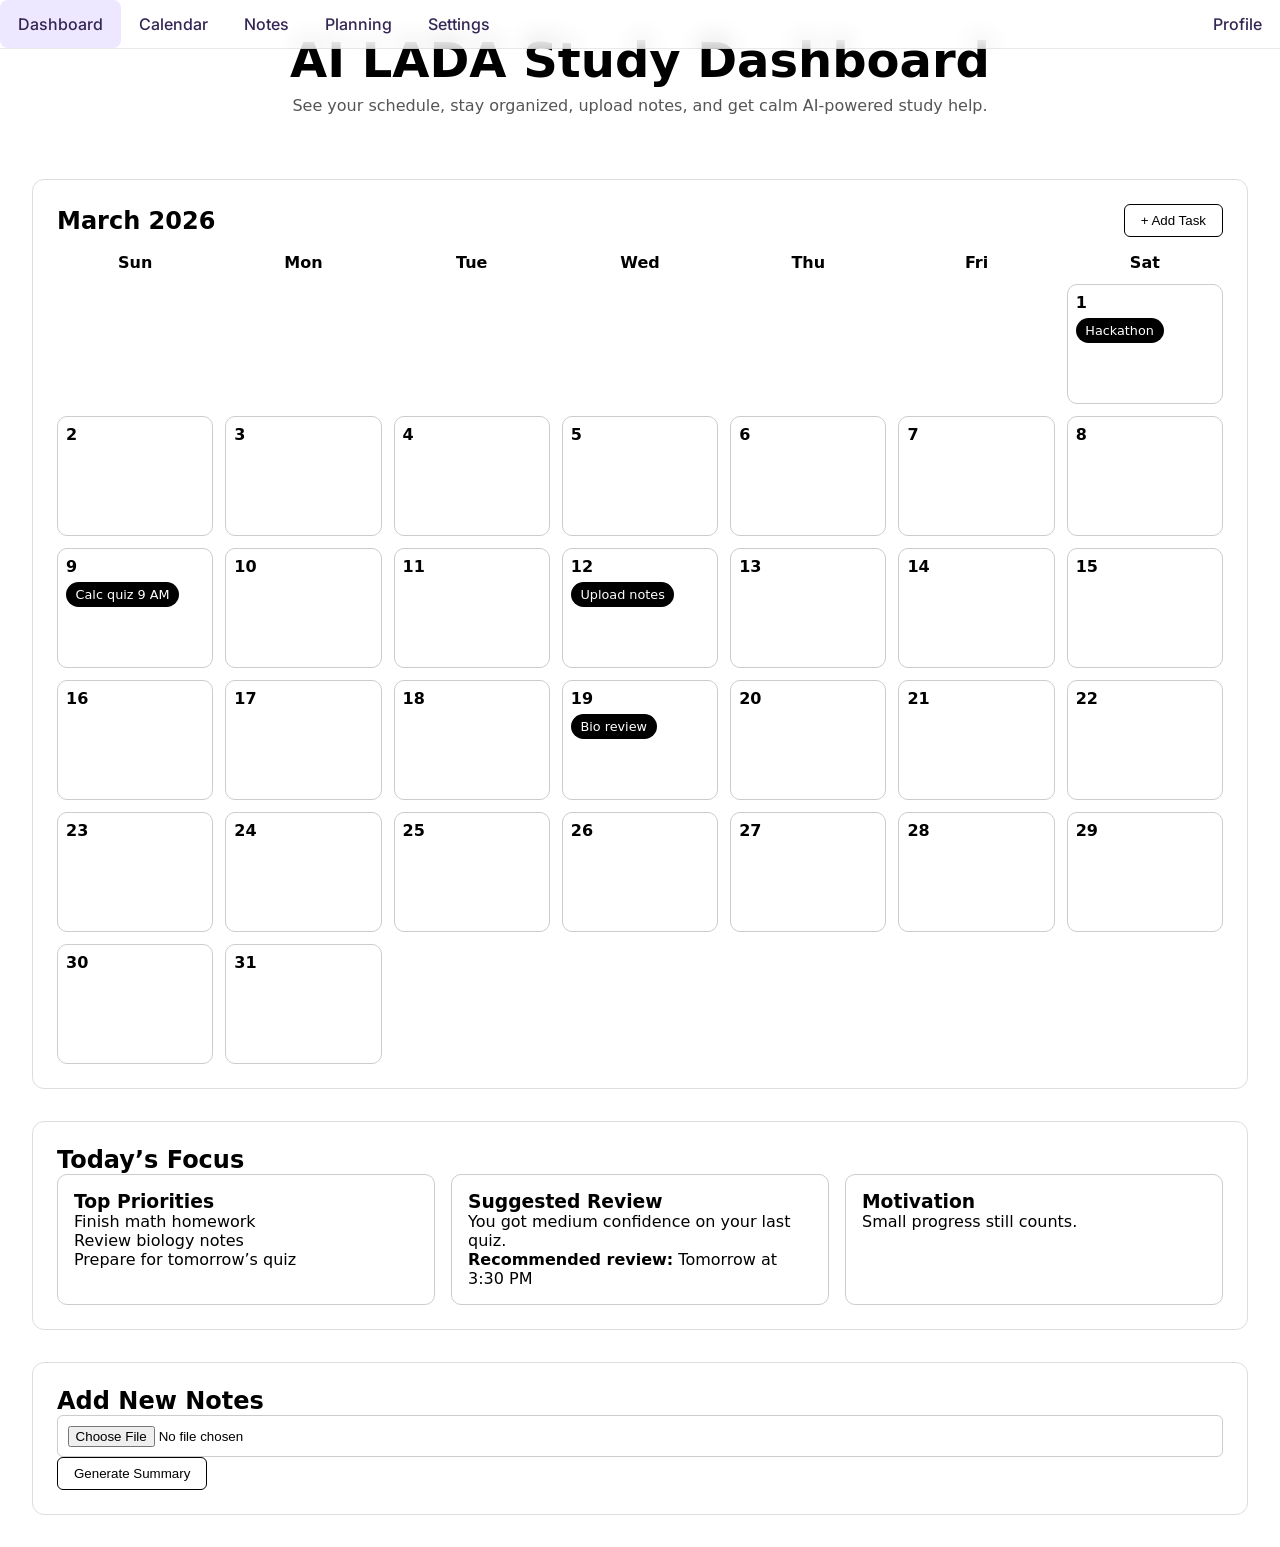
==== commit 0f0d8e0b: "commit" ====
--- a/index.html
+++ b/index.html
@@ -11,6 +11,16 @@
   />
   <link rel="stylesheet" href="style.css" />
 </head>
+
+<ul class="navbar">
+  <li><a href="index.html" class="active">Dashboard</a></li>
+  <li><a href="#calendar">Calendar</a></li>
+  <li><a href="#notes">Notes</a></li>
+  <li><a href="#planning">Planning</a></li>
+  <li><a href="#settings">Settings</a></li>
+  <li class="right"><a href="#profile">Profile</a></li>
+</ul>
+
 <body>
   <header class="hero">
     <h1>AI LADA Study Dashboard</h1>
--- a/style.css
+++ b/style.css
@@ -5,384 +5,197 @@
 }
 
 body {
+  font-family: system-ui, -apple-system, sans-serif;
+  background: white;
+  color: black;
+}
+
+/* NAVBAR */
+.navbar {
+  list-style: none;
+  margin: 0;
+  padding: 0;
+  overflow: hidden;
+
+  background: rgba(255, 255, 255, 0.7);
+  backdrop-filter: blur(12px);
+  -webkit-backdrop-filter: blur(12px);
+
+  border-bottom: 1px solid rgba(52, 38, 84, 0.1);
+
+  position: fixed;
+  top: 0;
+  width: 100%;
+  z-index: 1000;
+}
+
+/* left side */
+.navbar li {
+  float: left;
+}
+
+/* right side (Profile) */
+.navbar li.right {
+  float: right;
+}
+
+/* links */
+.navbar li a {
+  display: block;
+  color: #342654; /* your soft purple text */
+  text-align: center;
+  padding: 14px 18px;
+  text-decoration: none;
   font-family: "Inter", sans-serif;
-  background: linear-gradient(135deg, #f6f0ff 0%, #fcf8ff 45%, #f9f1ff 100%);
-  color: #342654;
-  line-height: 1.6;
-  min-height: 100vh;
-}
-
-/* PAGE WRAPPER */
+  font-weight: 500;
+
+  transition: all 0.25s ease;
+}
+
+/* hover */
+.navbar li a:hover {
+  background: rgba(182, 161, 255, 0.15); /* soft lilac hover */
+  border-radius: 8px;
+}
+
+/* active */
+.navbar li a.active {
+  background: rgba(182, 161, 255, 0.25);
+  border-radius: 8px;
+}
+
+/* LAYOUT */
 .container {
-  width: min(92vw, 1400px);
-  margin: 0 auto 4rem;
+  width: min(95vw, 1400px);
+  margin: 2rem auto;
   display: grid;
-  gap: 1.75rem;
-}
-
-/* HERO */
+  gap: 2rem;
+}
+
+/* HEADER */
 .hero {
   text-align: center;
-  padding: 3.5rem 1.5rem 2rem;
+  padding: 2rem 1rem;
 }
 
 .hero h1 {
-  font-family: "Playfair Display", serif;
-  font-size: clamp(2.8rem, 5vw, 4.6rem);
-  line-height: 1.05;
-  color: #6b46d9;
+  font-size: 3rem;
+  font-weight: 700;
+}
+
+.hero p {
+  margin-top: 0.5rem;
+  color: #555;
+}
+
+/* CARD */
+.card {
+  border: 1px solid #ddd;
+  padding: 1.5rem;
+  border-radius: 12px;
+}
+
+/* CALENDAR */
+.calendar-top {
+  display: flex;
+  justify-content: space-between;
+  align-items: center;
   margin-bottom: 1rem;
-  letter-spacing: -0.02em;
-}
-
-.hero p {
-  max-width: 850px;
-  margin: 0 auto;
-  font-size: 1.1rem;
-  color: #78699f;
-}
-
-/* MAIN CARDS */
-.card {
-  background: rgba(255, 255, 255, 0.82);
-  border: 1px solid rgba(170, 145, 255, 0.18);
-  backdrop-filter: blur(6px);
-  border-radius: 28px;
-  padding: 1.8rem;
-  box-shadow: 0 14px 40px rgba(118, 79, 216, 0.08);
-}
-
-.card h2 {
-  font-family: "Playfair Display", serif;
-  font-size: 2rem;
-  color: #6b46d9;
-  margin-bottom: 1.1rem;
-}
-
-/* SCHEDULE BOX */
-.schedule-box {
-  background: linear-gradient(135deg, rgba(244, 236, 255, 0.95), rgba(255, 250, 255, 0.95));
-  border: 1px solid #decfff;
-  border-radius: 22px;
-  padding: 1.35rem;
-  font-size: 1.08rem;
-}
-
-/* GRID */
+}
+
+.month-calendar {
+  display: grid;
+  grid-template-columns: repeat(7, 1fr);
+  gap: 0.75rem;
+}
+
+.day-name {
+  text-align: center;
+  font-weight: 600;
+}
+
+.calendar-day {
+  border: 1px solid #ccc;
+  border-radius: 10px;
+  min-height: 120px;
+  padding: 0.5rem;
+  display: flex;
+  flex-direction: column;
+  gap: 0.4rem;
+}
+
+.calendar-day.empty {
+  border: none;
+}
+
+.date-number {
+  font-weight: 600;
+}
+
+/* TASK */
+.task-pill {
+  background: black;
+  color: white;
+  padding: 0.3rem 0.6rem;
+  border-radius: 999px;
+  font-size: 0.8rem;
+  width: fit-content;
+}
+
+/* BUTTON */
+button {
+  border: 1px solid black;
+  background: white;
+  padding: 0.5rem 1rem;
+  cursor: pointer;
+  border-radius: 6px;
+}
+
+button:hover {
+  background: black;
+  color: white;
+}
+
+/* INPUTS */
+input,
+select {
+  width: 100%;
+  padding: 0.6rem;
+  border: 1px solid #ccc;
+  border-radius: 6px;
+}
+
+/* GRID CARDS */
 .dashboard-grid {
   display: grid;
   grid-template-columns: repeat(3, 1fr);
   gap: 1rem;
 }
 
-/* INNER MINI CARDS */
 .mini-card {
-  background: linear-gradient(180deg, rgba(244, 238, 255, 0.95), rgba(255, 250, 255, 0.95));
-  border: 1px solid #dfd1ff;
-  border-radius: 22px;
-  padding: 1.3rem;
-  min-height: 180px;
-}
-
-.mini-card h3 {
-  font-family: "Playfair Display", serif;
-  font-size: 1.45rem;
-  color: #4c328f;
-  margin-bottom: 0.75rem;
-}
-
-.mini-card p {
-  font-size: 1.05rem;
-  color: #433363;
-}
-
-/* UPLOAD */
-input[type="file"] {
-  margin-top: 0.75rem;
-  padding: 0.8rem;
-  border: 1px solid #ddd0ff;
-  background: #fff;
-  border-radius: 14px;
-  width: 100%;
-  max-width: 420px;
-}
-
-/* BUTTONS */
-button {
-  background: linear-gradient(135deg, #c7afff, #eadfff);
-  color: #37245f;
-  border: none;
-  padding: 0.9rem 1.35rem;
-  border-radius: 16px;
-  cursor: pointer;
-  font-size: 1rem;
-  font-weight: 600;
-  margin-top: 1rem;
-  box-shadow: 0 8px 18px rgba(130, 91, 230, 0.16);
-  transition: transform 0.18s ease, box-shadow 0.18s ease;
-}
-
-button:hover {
-  transform: translateY(-2px);
-  box-shadow: 0 12px 24px rgba(130, 91, 230, 0.22);
-}
-
-/* QUIZ BUTTONS */
-.quiz-buttons {
-  display: flex;
-  flex-wrap: wrap;
-  gap: 0.8rem;
-  margin-top: 1rem;
-}
-
-/* HIDDEN */
-.hidden {
-  display: none;
-}
-
-/* RESPONSIVE */
-@media (max-width: 1000px) {
-  .dashboard-grid {
-    grid-template-columns: 1fr;
-  }
-
-  .container {
-    width: 94vw;
-  }
-
-  .hero h1 {
-    font-size: 3rem;
-  }
-
-  .card h2 {
-    font-size: 1.75rem;
-  }
-}
-.calendar-header {
-  display: flex;
-  justify-content: space-between;
-  align-items: center;
-  margin-bottom: 1.2rem;
-  gap: 1rem;
-}
-
-.calendar-grid {
-  display: grid;
-  grid-template-columns: repeat(7, 1fr);
-  gap: 1rem;
-  overflow-x: auto;
-}
-
-.day-column {
-  background: linear-gradient(180deg, rgba(247, 241, 255, 0.95), rgba(255, 250, 255, 0.95));
-  border: 1px solid #dfd1ff;
-  border-radius: 22px;
+  border: 1px solid #ccc;
   padding: 1rem;
-  min-height: 280px;
-}
-
-.day-column h3 {
-  font-family: "Playfair Display", serif;
-  color: #5a38b5;
-  margin-bottom: 1rem;
-  font-size: 1.2rem;
-  text-align: center;
-}
-
-.task {
-  background: white;
-  border: 1px solid #eadfff;
-  border-left: 5px solid #b995ff;
-  border-radius: 14px;
-  padding: 0.8rem;
-  margin-bottom: 0.8rem;
-  cursor: pointer;
-  box-shadow: 0 6px 14px rgba(115, 88, 200, 0.08);
-}
-
-.task strong {
-  display: block;
-  color: #4b3487;
-  margin-bottom: 0.25rem;
-}
-
-.task p {
-  margin: 0;
-  color: #4a4064;
-}
-
-/* modal */
+  border-radius: 10px;
+}
+
+/* MODAL */
 .modal {
   position: fixed;
   inset: 0;
-  background: rgba(50, 30, 90, 0.35);
+  background: rgba(0, 0, 0, 0.2);
   display: flex;
   justify-content: center;
   align-items: center;
-  padding: 1rem;
-  z-index: 999;
 }
 
 .modal-content {
-  width: min(92vw, 430px);
   background: white;
-  border-radius: 24px;
   padding: 1.5rem;
-  box-shadow: 0 18px 40px rgba(72, 38, 148, 0.22);
-}
-
-.modal-content h2 {
-  margin-bottom: 1rem;
-}
-
-.modal-content label {
-  display: block;
-  margin-top: 0.8rem;
-  margin-bottom: 0.35rem;
-  font-weight: 600;
-  color: #4b3487;
-}
-
-.modal-content input,
-.modal-content select {
-  width: 100%;
-  padding: 0.8rem;
-  border: 1px solid #dbcdfd;
-  border-radius: 14px;
-  font-size: 1rem;
-}
-
-.modal-buttons {
-  display: flex;
-  gap: 0.8rem;
-  margin-top: 1.2rem;
-}
-
-@media (max-width: 1200px) {
-  .calendar-grid {
-    grid-template-columns: repeat(2, 1fr);
-  }
-}
-
-@media (max-width: 700px) {
-  .calendar-grid {
-    grid-template-columns: 1fr;
-  }
-
-  .calendar-header {
-    flex-direction: column;
-    align-items: flex-start;
-  }
-}
-
-.calendar-top {
-  display: flex;
-  justify-content: space-between;
-  align-items: center;
-  margin-bottom: 1.2rem;
-  gap: 1rem;
-}
-
-.month-calendar {
-  display: grid;
-  grid-template-columns: repeat(7, 1fr);
-  gap: 0.9rem;
-}
-
-.day-name {
-  text-align: center;
-  font-weight: 700;
-  color: #6b46d9;
-  padding: 0.5rem 0;
-}
-
-.calendar-day {
-  background: rgba(255, 255, 255, 0.9);
-  border: 1px solid #ddd0ff;
-  border-radius: 20px;
-  min-height: 130px;
-  padding: 0.75rem;
-  display: flex;
-  flex-direction: column;
-  gap: 0.45rem;
-}
-
-.calendar-day.empty {
-  background: transparent;
-  border: none;
-}
-
-.date-number {
-  font-weight: 700;
-  color: #4c328f;
-  font-size: 1rem;
-}
-
-.task-pill {
-  background: linear-gradient(135deg, #cdb7ff, #eddfff);
-  color: #3a2866;
-  border-radius: 999px;
-  padding: 0.4rem 0.7rem;
-  font-size: 0.82rem;
-  font-weight: 600;
-  width: fit-content;
-}
-
-.modal {
-  position: fixed;
-  inset: 0;
-  background: rgba(58, 37, 101, 0.35);
-  display: flex;
-  justify-content: center;
-  align-items: center;
-  padding: 1rem;
-  z-index: 999;
-}
-
-.modal-content {
-  width: min(92vw, 420px);
-  background: white;
-  border-radius: 24px;
-  padding: 1.5rem;
-  box-shadow: 0 18px 40px rgba(72, 38, 148, 0.22);
-}
-
-.modal-content label {
-  display: block;
-  margin-top: 1rem;
-  margin-bottom: 0.35rem;
-  font-weight: 600;
-  color: #4b3487;
-}
-
-.modal-content input,
-.modal-content select {
-  width: 100%;
-  padding: 0.85rem;
-  border: 1px solid #dbcdfd;
-  border-radius: 14px;
-  font-size: 1rem;
-}
-
-.modal-buttons {
-  display: flex;
-  gap: 0.8rem;
-  margin-top: 1.2rem;
-}
-
-@media (max-width: 1000px) {
-  .month-calendar {
-    grid-template-columns: repeat(4, 1fr);
-  }
-}
-
-@media (max-width: 700px) {
-  .month-calendar {
-    grid-template-columns: repeat(2, 1fr);
-  }
-
-  .calendar-top {
-    flex-direction: column;
-    align-items: flex-start;
-  }
-}
+  border-radius: 10px;
+  width: 350px;
+}
+
+/* IMPORTANT FIX */
+.hidden {
+  display: none !important;
+}
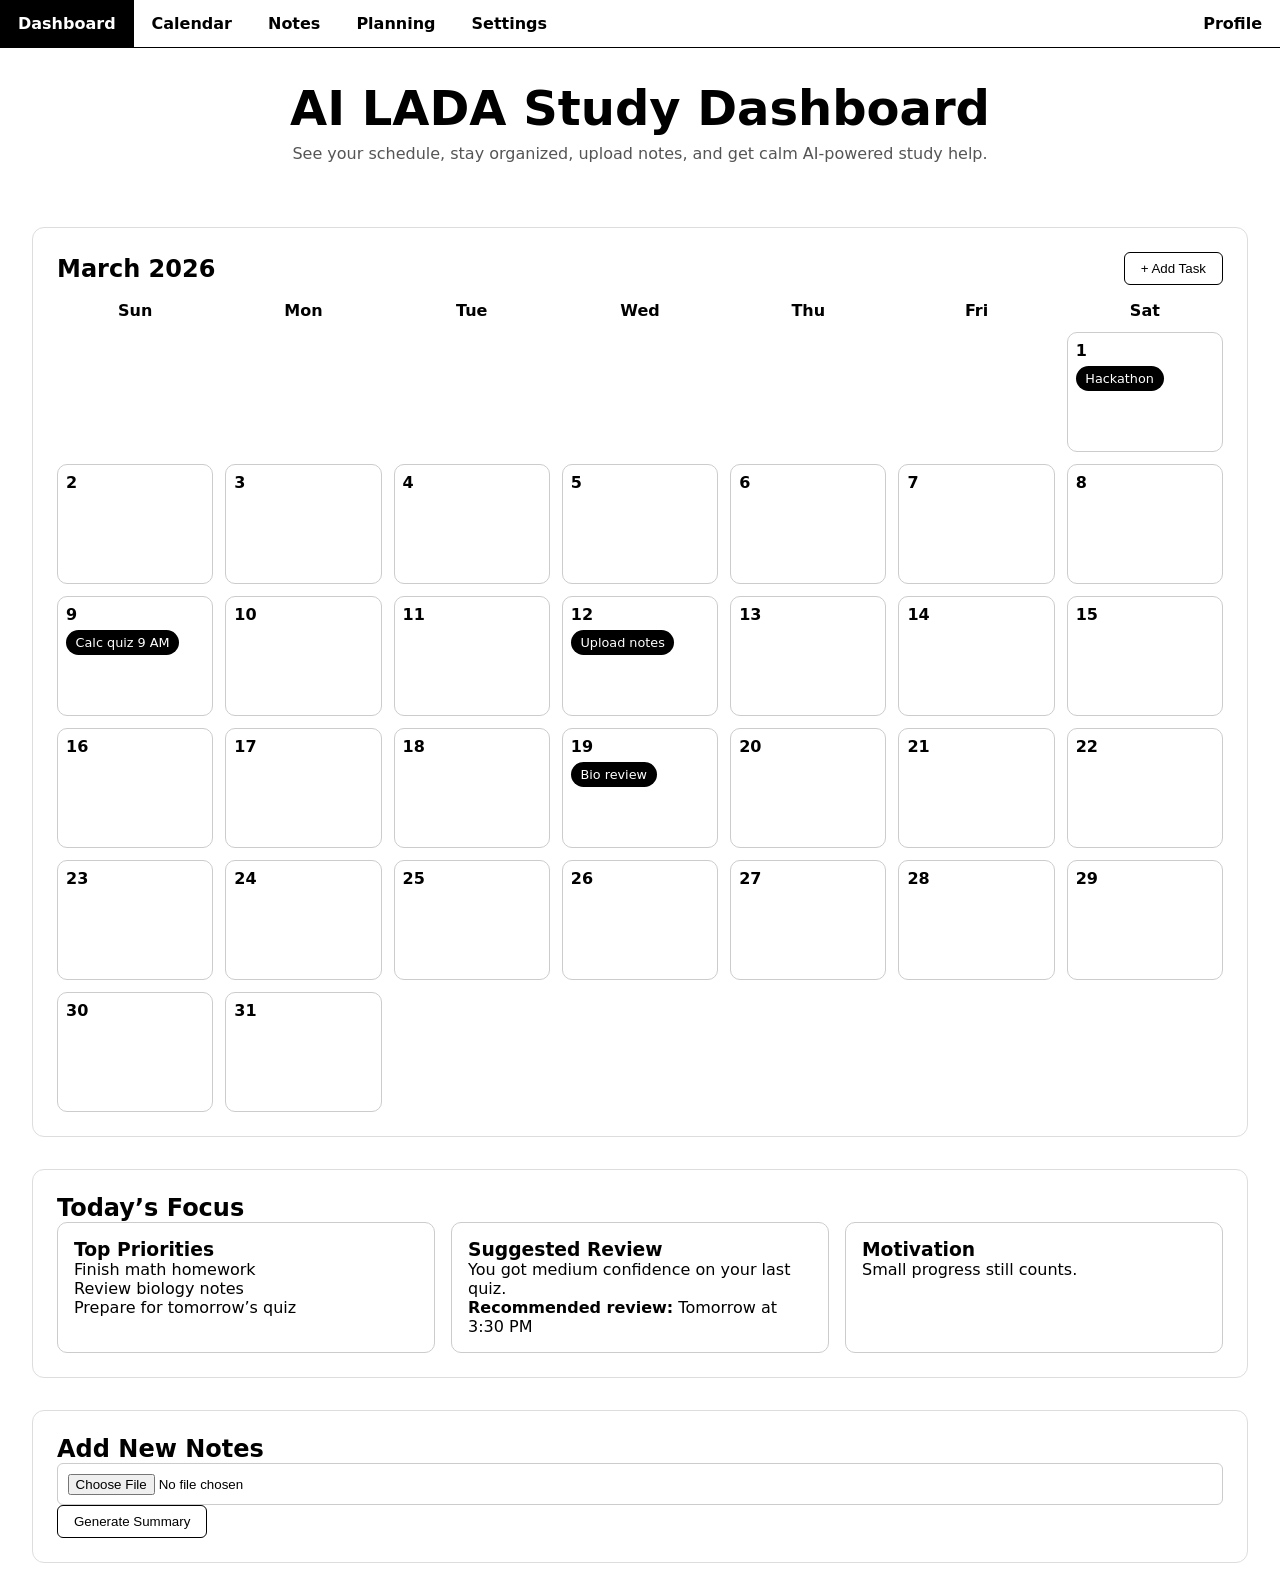
==== commit 5df1599e: "changes" ====
--- a/index.html
+++ b/index.html
@@ -12,14 +12,16 @@
   <link rel="stylesheet" href="style.css" />
 </head>
 
-<ul class="navbar">
-  <li><a href="index.html" class="active">Dashboard</a></li>
-  <li><a href="#calendar">Calendar</a></li>
-  <li><a href="#notes">Notes</a></li>
-  <li><a href="#planning">Planning</a></li>
-  <li><a href="#settings">Settings</a></li>
-  <li class="right"><a href="#profile">Profile</a></li>
-</ul>
+<nav>
+  <ul class="navbar">
+    <li><a href="index.html" class="active">Dashboard</a></li>
+    <li><a href="#calendar">Calendar</a></li>
+    <li><a href="#notes">Notes</a></li>
+    <li><a href="#planning">Planning</a></li>
+    <li><a href="#settings">Settings</a></li>
+    <li class="right"><a href="#profile">Profile</a></li>
+  </ul>
+</nav>
 
 <body>
   <header class="hero">
--- a/style.css
+++ b/style.css
@@ -15,53 +15,45 @@
   list-style: none;
   margin: 0;
   padding: 0;
-  overflow: hidden;
 
-  background: rgba(255, 255, 255, 0.7);
-  backdrop-filter: blur(12px);
-  -webkit-backdrop-filter: blur(12px);
+  display: flex;
+  align-items: center;
+  justify-content: flex-start;
 
-  border-bottom: 1px solid rgba(52, 38, 84, 0.1);
+  background: white;
+  border-bottom: 1px solid black;
 
-  position: fixed;
+  position: sticky;
   top: 0;
-  width: 100%;
   z-index: 1000;
 }
 
-/* left side */
-.navbar li {
-  float: left;
-}
-
-/* right side (Profile) */
-.navbar li.right {
-  float: right;
+/* push Profile to right */
+.navbar .right {
+  margin-left: auto;
 }
 
 /* links */
 .navbar li a {
   display: block;
-  color: #342654; /* your soft purple text */
-  text-align: center;
+  color: black;
   padding: 14px 18px;
   text-decoration: none;
-  font-family: "Inter", sans-serif;
-  font-weight: 500;
+  font-weight: 600;
 
-  transition: all 0.25s ease;
+  transition: all 0.2s ease;
 }
 
-/* hover */
+/* hover (matches your button style) */
 .navbar li a:hover {
-  background: rgba(182, 161, 255, 0.15); /* soft lilac hover */
-  border-radius: 8px;
+  background: black;
+  color: white;
 }
 
 /* active */
 .navbar li a.active {
-  background: rgba(182, 161, 255, 0.25);
-  border-radius: 8px;
+  background: black;
+  color: white;
 }
 
 /* LAYOUT */
